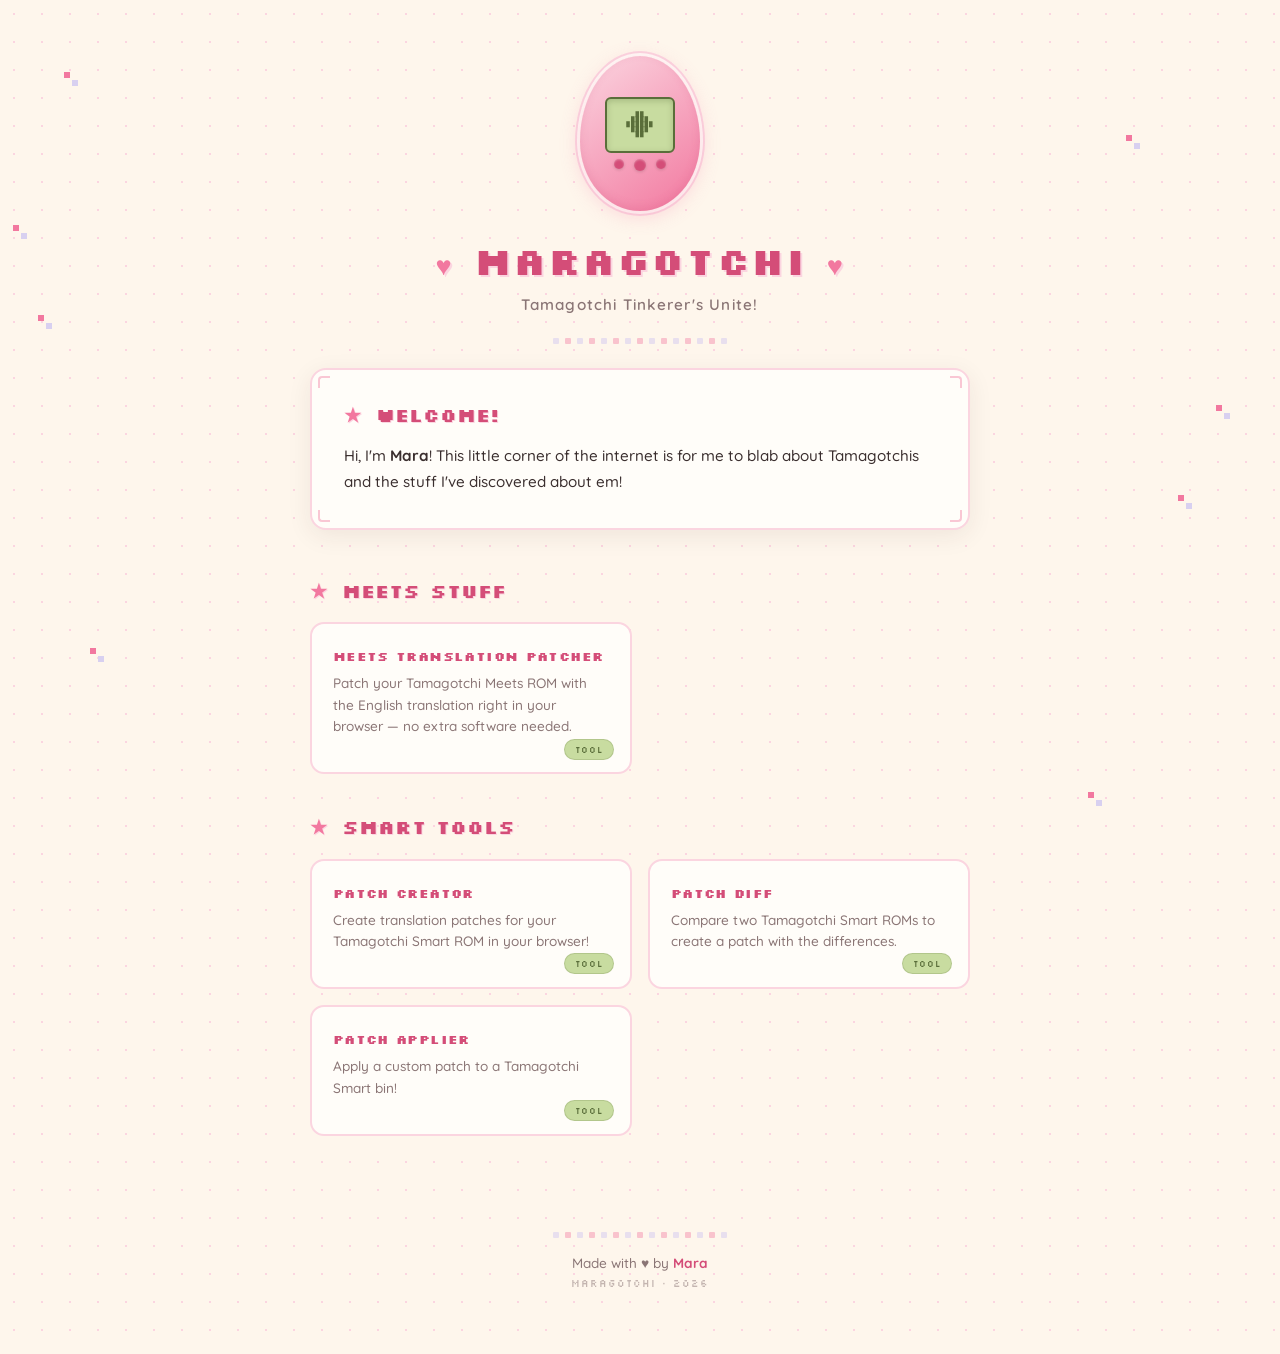
==== index.html @ cb76ed7b "initial commit of all my html for cloudflare hosting yay!" ====
<!DOCTYPE html>
<html lang="en">
<head>
  <meta charset="UTF-8">
  <meta name="viewport" content="width=device-width, initial-scale=1.0">
  <title>Maragotchi ~ Tamagotchi Guides</title>
  <link rel="preconnect" href="https://fonts.googleapis.com">
  <link rel="preconnect" href="https://fonts.gstatic.com" crossorigin>
  <link href="https://fonts.googleapis.com/css2?family=Silkscreen:wght@400;700&family=Quicksand:wght@400;500;600;700&display=swap" rel="stylesheet">
  <link rel="stylesheet" href="style.css">
</head>
<body>

  <div class="stars" aria-hidden="true">
    <span class="star" style="top:8%;left:5%;animation-delay:0s"></span>
    <span class="star" style="top:15%;left:88%;animation-delay:1.2s"></span>
    <span class="star" style="top:35%;left:3%;animation-delay:0.6s"></span>
    <span class="star" style="top:55%;left:92%;animation-delay:1.8s"></span>
    <span class="star" style="top:72%;left:7%;animation-delay:0.3s"></span>
    <span class="star" style="top:88%;left:85%;animation-delay:2.1s"></span>
    <span class="star" style="top:45%;left:95%;animation-delay:1.5s"></span>
    <span class="star" style="top:25%;left:1%;animation-delay:0.9s"></span>
  </div>

  <div class="page-wrap">

    <header class="hero">
      <div class="tama-badge">
        <div class="tama-screen">
          <div class="pixel-pet" aria-hidden="true">
            <div class="pet-row">&#9608;&#9608;</div>
            <div class="pet-row">&#9608;&#9608;&#9608;&#9608;</div>
            <div class="pet-row">&#9608;&#9608;&#9608;&#9608;&#9608;&#9608;</div>
            <div class="pet-row">&#9608;&#9608;&#9608;&#9608;</div>
            <div class="pet-row">&#9608;&#9608;</div>
          </div>
        </div>
        <div class="tama-buttons" aria-hidden="true">
          <span class="tama-btn"></span>
          <span class="tama-btn mid"></span>
          <span class="tama-btn"></span>
        </div>
      </div>
      <h1 class="site-title">
        <span class="title-deco">&hearts;</span>
        Maragotchi
        <span class="title-deco">&hearts;</span>
      </h1>
      <p class="tagline">Tamagotchi Tinkerer's Unite!</p>
      <div class="header-divider" aria-hidden="true">
        <span></span><span></span><span></span><span></span><span></span>
        <span></span><span></span><span></span><span></span><span></span>
        <span></span><span></span><span></span><span></span><span></span>
      </div>
    </header>

    <section class="card intro-card">
      <div class="card-corner tl"></div>
      <div class="card-corner tr"></div>
      <div class="card-corner bl"></div>
      <div class="card-corner br"></div>
      <h2><span class="bullet">&starf;</span> Welcome!</h2>
      <p>
        Hi, I'm <strong>Mara</strong>! This little corner of the internet is for me to blab about Tamagotchis and the stuff  I've discovered about em!
      </p>
    </section>

    <section>
      <h2 class="section-heading"><span class="bullet">&starf;</span> Meets Stuff</h2>

      <div class="guide-grid">
<!-- 
        <a href="flashing.html" class="guide-card">
          <h3>Flashing Your Meets</h3>
          <p>Flash a custom English-patched ROM onto your Tamagotchi Meets. Full step-by-step guide with tools list.</p>
          <span class="guide-card-tag">Ready</span>
        </a> -->

        <a href="https://maragotchi.github.io/tama/meets_translation_patcher.html" class="guide-card">
          <h3>Meets Translation Patcher</h3>
          <p>Patch your Tamagotchi Meets ROM with the English translation right in your browser &mdash; no extra software needed.</p>
          <span class="guide-card-tag">Tool</span>
        </a>

      </div>
    </section>

    <!-- ====== SMART TOOLS ====== -->
    <section>
      <h2 class="section-heading"><span class="bullet">&starf;</span> Smart Tools</h2>

      <div class="guide-grid">

        <a href="https://maragotchi.github.io/tama/tamasmart_patch_creator.html" class="guide-card">
          <h3>Patch Creator</h3>
          <p>Create translation patches for your Tamagotchi Smart ROM in your browser!</p>
          <span class="guide-card-tag">Tool</span>
        </a>

        <a href="https://maragotchi.github.io/tama/tamasmart_patch_diff.html" class="guide-card">
          <h3>Patch Diff</h3>
          <p>Compare two Tamagotchi Smart ROMs to create a patch with the differences.</p>
          <span class="guide-card-tag">Tool</span>
        </a>

        <a href="https://maragotchi.github.io/tama/tamasmart_patch_apply.html" class="guide-card">
          <h3>Patch Applier</h3>
          <p>Apply a custom patch to a Tamagotchi Smart bin!</p>
          <span class="guide-card-tag">Tool</span>
        </a>

      </div>
    </section>

    <!-- ====== FOOTER ====== -->
    <footer>
      <div class="footer-deco" aria-hidden="true">
        <span></span><span></span><span></span><span></span><span></span>
        <span></span><span></span><span></span><span></span><span></span>
        <span></span><span></span><span></span><span></span><span></span>
      </div>
      <p>Made with &hearts; by <strong>Mara</strong></p>
      <p class="footer-sub">Maragotchi &middot; 2026</p>
    </footer>

  </div>
</body>
</html>
---- style.css ----
:root {
  --cream:      #fef6ec;
  --pink:       #f2789f;
  --pink-soft:  #fbd5e0;
  --pink-deep:  #d44d78;
  --lcd:        #c8dca0;
  --lcd-dark:   #5a6e3a;
  --lavender:   #d8d0f0;
  --text:       #3a2e2e;
  --text-light: #8a7575;
  --white:      #fffdf9;
  --shadow:     rgba(60, 40, 40, 0.08);
}

/* ===== Reset ===== */
*, *::before, *::after { box-sizing: border-box; margin: 0; padding: 0; }

/* ===== Body & Background ===== */
body {
  font-family: 'Quicksand', sans-serif;
  font-weight: 500;
  color: var(--text);
  background: var(--cream);
  overflow-x: hidden;
  position: relative;
  /* dot grid texture */
  background-image:
    radial-gradient(circle, var(--pink-soft) 1px, transparent 1px);
  background-size: 28px 28px;
}

/* ===== Floating Pixel Stars ===== */
.stars { position: fixed; inset: 0; pointer-events: none; z-index: 0; }

.star {
  position: absolute;
  width: 6px;
  height: 6px;
  background: var(--pink);
  animation: twinkle 3s ease-in-out infinite;
  image-rendering: pixelated;
}
.star::after {
  content: '';
  position: absolute;
  width: 6px;
  height: 6px;
  background: var(--lavender);
  top: 8px;
  left: 8px;
}

@keyframes twinkle {
  0%, 100% { opacity: 0.2; transform: scale(1); }
  50%      { opacity: 1;   transform: scale(1.6); }
}

/* ===== Page Wrapper ===== */
.page-wrap {
  position: relative;
  z-index: 1;
  max-width: 700px;
  margin: 0 auto;
  padding: 1rem 1.25rem 3rem;
}

/* ===== HEADER / HERO ===== */
.hero {
  text-align: center;
  padding: 2.5rem 0 1.5rem;
}

/* tama-shaped badge with LCD screen */
.tama-badge {
  width: 120px;
  height: 155px;
  margin: 0 auto 1.5rem;
  background: linear-gradient(145deg, var(--pink-soft) 0%, var(--pink) 100%);
  border-radius: 50% 50% 50% 50% / 55% 55% 45% 45%;
  flex-direction: column;
  display: flex;
  align-items: center;
  justify-content: center;
  box-shadow:
    0 4px 20px rgba(242, 120, 159, 0.3),
    inset 0 -3px 8px rgba(212, 77, 120, 0.2),
    0 0 0 3px var(--white),
    0 0 0 5px var(--pink-soft);
  animation: tama-float 4s ease-in-out infinite;
}

@keyframes tama-float {
  0%, 100% { transform: translateY(0); }
  50%      { transform: translateY(-8px); }
}

/* Buttons below screen */
.tama-buttons {
  display: flex;
  justify-content: center;
  gap: 10px;
  margin-top: 6px;
}

.tama-btn {
  width: 10px;
  height: 10px;
  background: var(--pink-deep);
  border-radius: 50%;
  box-shadow:
    inset 0 1px 2px rgba(255, 255, 255, 0.3),
    0 1px 3px rgba(60, 40, 40, 0.2);
  transition: transform 0.15s ease;
}

.tama-btn.mid {
  width: 12px;
  height: 12px;
}

.tama-btn:hover {
  transform: scale(1.3);
}

.tama-btn:active {
  transform: scale(0.85);
  background: #a83860;
}

.tama-screen {
  width: 70px;
  height: 56px;
  background: var(--lcd);
  border-radius: 6px;
  border: 2px solid var(--lcd-dark);
  display: flex;
  align-items: center;
  justify-content: center;
  box-shadow: inset 0 2px 6px rgba(90, 110, 58, 0.3);
}

/* Pixel pet animation */
.pixel-pet {
  color: var(--lcd-dark);
  font-size: 5px;
  line-height: 1;
  letter-spacing: 1px;
  animation: pet-bounce 1.5s ease-in-out infinite;
  image-rendering: pixelated;
}

@keyframes pet-bounce {
  0%, 100% { transform: translateY(0); }
  50%      { transform: translateY(-3px); }
}

.pet-row { text-align: center; }

/* ===== Angry state when buttons are pressed ===== */
.tama-badge:has(.tama-btn:active) .tama-screen {
  background: #dca0a0;
  border-color: #6e3a3a;
  box-shadow: inset 0 2px 6px rgba(110, 58, 58, 0.4);
}

.tama-badge:has(.tama-btn:active) .pixel-pet {
  animation: pet-shake 0.08s linear infinite;
  color: #6e3a3a;
}

.tama-badge:has(.tama-btn:active) .pixel-pet .pet-row {
  display: none;
}

.tama-badge:has(.tama-btn:active) .pixel-pet::before {
  content: "( \FF40\3078\B4  )";
  display: block;
  text-align: center;
  font-size: 14px;
  line-height: 1;
  letter-spacing: -1px;
  font-family: 'Quicksand', sans-serif;
  font-weight: 700;
}

@keyframes pet-shake {
  0%, 100% { transform: translateX(0); }
  25%      { transform: translateX(-2px); }
  75%      { transform: translateX(2px); }
}

/* Title */
.site-title {
  font-family: 'Silkscreen', monospace;
  font-size: 2.4rem;
  color: var(--pink-deep);
  letter-spacing: 0.04em;
  text-shadow: 2px 2px 0 var(--pink-soft);
}

.title-deco {
  font-size: 0.7em;
  color: var(--pink);
  vertical-align: middle;
  animation: deco-pulse 2s ease-in-out infinite;
}

@keyframes deco-pulse {
  0%, 100% { opacity: 0.5; }
  50%      { opacity: 1; }
}

.tagline {
  margin-top: 0.6rem;
  font-size: 0.95rem;
  color: var(--text-light);
  letter-spacing: 0.08em;
  font-weight: 600;
}

/* Decorative pixel divider */
.header-divider, .footer-deco {
  display: flex;
  justify-content: center;
  gap: 6px;
  margin-top: 1.5rem;
}

.header-divider span, .footer-deco span {
  display: block;
  width: 6px;
  height: 6px;
  background: var(--pink);
  border-radius: 1px;
  opacity: 0.4;
}

.header-divider span:nth-child(odd), .footer-deco span:nth-child(odd) {
  background: var(--lavender);
  opacity: 0.6;
}

/* ===== NAV ===== */
.pill-nav {
  display: flex;
  justify-content: center;
  gap: 0.75rem;
  margin: 1.5rem 0 2.5rem;
}

.pill {
  font-family: 'Silkscreen', monospace;
  font-size: 0.75rem;
  text-decoration: none;
  color: var(--pink-deep);
  background: var(--white);
  border: 2px solid var(--pink-soft);
  padding: 0.5rem 1.3rem;
  border-radius: 999px;
  transition: all 0.25s ease;
  letter-spacing: 0.06em;
}

.pill:hover {
  background: var(--pink);
  color: var(--white);
  border-color: var(--pink);
  transform: translateY(-2px);
  box-shadow: 0 4px 12px rgba(242, 120, 159, 0.35);
}

/* ===== SECTION HEADINGS ===== */
.section-heading {
  font-family: 'Silkscreen', monospace;
  font-size: 1.2rem;
  color: var(--pink-deep);
  margin-bottom: 1.2rem;
  text-shadow: 1px 1px 0 var(--pink-soft);
}

.bullet {
  color: var(--pink);
  margin-right: 0.3rem;
}

/* ===== INTRO CARD ===== */
.intro-card {
  position: relative;
  background: var(--white);
  border: 2px solid var(--pink-soft);
  border-radius: 16px;
  padding: 2rem 2rem;
  margin-bottom: 3rem;
  box-shadow: 0 6px 24px var(--shadow);
}

.intro-card h2 {
  font-family: 'Silkscreen', monospace;
  font-size: 1.2rem;
  color: var(--pink-deep);
  margin-bottom: 1rem;
  text-shadow: 1px 1px 0 var(--pink-soft);
}

.intro-card p {
  line-height: 1.75;
  margin-bottom: 0.8rem;
  font-size: 0.95rem;
}

.intro-card p:last-of-type { margin-bottom: 0; }

/* Corner decorations */
.card-corner {
  position: absolute;
  width: 12px;
  height: 12px;
  border: 2px solid var(--pink);
  opacity: 0.4;
}
.card-corner.tl { top: 6px; left: 6px; border-right: none; border-bottom: none; border-radius: 4px 0 0 0; }
.card-corner.tr { top: 6px; right: 6px; border-left: none; border-bottom: none; border-radius: 0 4px 0 0; }
.card-corner.bl { bottom: 6px; left: 6px; border-right: none; border-top: none; border-radius: 0 0 0 4px; }
.card-corner.br { bottom: 6px; right: 6px; border-left: none; border-top: none; border-radius: 0 0 4px 0; }

/* ===== TOOLS GRID ===== */
.tools-row {
  display: grid;
  grid-template-columns: repeat(3, 1fr);
  gap: 0.8rem;
  margin-top: 0.5rem;
  margin-bottom: 2.5rem;
}

.tool-card {
  background: var(--white);
  border: 2px solid var(--pink-soft);
  border-radius: 14px;
  padding: 1.3rem 1rem;
  text-align: center;
  transition: transform 0.2s ease, box-shadow 0.2s ease;
}

.tool-card:hover {
  transform: translateY(-4px);
  box-shadow: 0 8px 20px var(--shadow);
}

.tool-icon {
  font-size: 1.6rem;
  margin-bottom: 0.5rem;
  filter: grayscale(0.3);
}

.tool-card h3 {
  font-family: 'Silkscreen', monospace;
  font-size: 0.8rem;
  color: var(--pink-deep);
  margin-bottom: 0.7rem;
  letter-spacing: 0.04em;
}

.tool-card ul { list-style: none; text-align: left; }

.tool-card li {
  font-size: 0.82rem;
  padding: 0.25rem 0;
  padding-left: 1rem;
  position: relative;
  line-height: 1.5;
  color: var(--text);
}

.tool-card li::before {
  content: '\25B8';
  position: absolute;
  left: 0;
  color: var(--pink);
  font-size: 0.7rem;
  top: 0.3rem;
}

/* ===== GUIDE TIMELINE ===== */
.timeline {
  position: relative;
  padding-left: 3rem;
  margin-bottom: 2rem;
}

/* vertical line */
.timeline::before {
  content: '';
  position: absolute;
  left: 17px;
  top: 0;
  bottom: 0;
  width: 3px;
  background: repeating-linear-gradient(
    to bottom,
    var(--pink-soft) 0px,
    var(--pink-soft) 6px,
    transparent 6px,
    transparent 12px
  );
  border-radius: 2px;
}

.step {
  position: relative;
  display: flex;
  gap: 1rem;
  margin-bottom: 1.2rem;
}

.step-num {
  position: absolute;
  left: -3rem;
  top: 0;
  width: 34px;
  height: 34px;
  background: var(--pink);
  color: var(--white);
  border-radius: 50%;
  display: flex;
  align-items: center;
  justify-content: center;
  font-family: 'Silkscreen', monospace;
  font-size: 0.85rem;
  font-weight: 700;
  box-shadow: 0 2px 8px rgba(242, 120, 159, 0.4);
  z-index: 2;
}

.step-body {
  background: var(--white);
  border: 2px solid var(--pink-soft);
  border-radius: 12px;
  padding: 1.2rem 1.4rem;
  flex: 1;
  transition: box-shadow 0.2s ease;
}

.step-body:hover {
  box-shadow: 0 4px 16px var(--shadow);
}

.step-body h3 {
  font-family: 'Silkscreen', monospace;
  font-size: 0.85rem;
  color: var(--pink-deep);
  margin-bottom: 0.5rem;
}

.step-body p {
  font-size: 0.9rem;
  line-height: 1.7;
}

.step-body code {
  font-family: 'Silkscreen', monospace;
  font-size: 0.75rem;
  background: var(--lcd);
  color: var(--lcd-dark);
  padding: 0.15em 0.5em;
  border-radius: 4px;
  border: 1px solid rgba(90, 110, 58, 0.2);
}

.step-body img, .guide-img, .intro-card img {
  width: 100%;
  max-width: 560px;
  display: block;
  margin: 1.2rem auto 0.4rem;
  border-radius: 10px;
  border: 2px solid var(--pink-soft);
  box-shadow: 0 4px 12px var(--shadow);
}

/* ===== FOOTER ===== */
footer {
  text-align: center;
  padding: 2rem 0 1rem;
  color: var(--text-light);
  font-size: 0.85rem;
}

.footer-deco { margin-bottom: 1rem; }

footer strong { color: var(--pink-deep); }

.footer-sub {
  margin-top: 0.3rem;
  font-family: 'Silkscreen', monospace;
  font-size: 0.65rem;
  letter-spacing: 0.1em;
  opacity: 0.5;
}

/* ===== GUIDE CARD GRID ===== */
.guide-grid {
  display: grid;
  grid-template-columns: repeat(2, 1fr);
  gap: 1rem;
  margin-bottom: 2.5rem;
}

.guide-card {
  position: relative;
  display: block;
  background: var(--white);
  border: 2px solid var(--pink-soft);
  border-radius: 14px;
  padding: 1.5rem 1.3rem 2.2rem;
  text-decoration: none;
  color: var(--text);
  transition: all 0.25s ease;
  overflow: hidden;
}

.guide-card:hover {
  transform: translateY(-5px);
  box-shadow: 0 10px 28px rgba(242, 120, 159, 0.2);
  border-color: var(--pink);
}

.guide-card h3 {
  font-family: 'Silkscreen', monospace;
  font-size: 0.8rem;
  color: var(--pink-deep);
  margin-bottom: 0.5rem;
  letter-spacing: 0.03em;
}

.guide-card p {
  font-size: 0.85rem;
  line-height: 1.6;
  color: var(--text-light);
}

.guide-card-tag {
  position: absolute;
  bottom: 0.8rem;
  right: 1rem;
  font-family: 'Silkscreen', monospace;
  font-size: 0.55rem;
  letter-spacing: 0.08em;
  background: var(--lcd);
  color: var(--lcd-dark);
  padding: 0.25rem 0.6rem;
  border-radius: 999px;
  border: 1px solid rgba(90, 110, 58, 0.2);
}

.guide-card-tag.soon {
  background: var(--lavender);
  color: #6b60a0;
  border-color: rgba(107, 96, 160, 0.2);
}

/* ===== SCROLL ANIMATIONS ===== */
.intro-card, .guide-card {
  opacity: 0;
  transform: translateY(20px);
  animation: fade-up 0.6s ease forwards;
}

.intro-card  { animation-delay: 0.1s; }
.guide-card:nth-child(1) { animation-delay: 0.1s; }
.guide-card:nth-child(2) { animation-delay: 0.2s; }
.guide-card:nth-child(3) { animation-delay: 0.3s; }
.guide-card:nth-child(4) { animation-delay: 0.4s; }
.guide-card:nth-child(5) { animation-delay: 0.5s; }
.guide-card:nth-child(6) { animation-delay: 0.6s; }
.guide-card:nth-child(7) { animation-delay: 0.7s; }
.step:nth-child(1) { animation-delay: 0.1s; }
.step:nth-child(2) { animation-delay: 0.2s; }
.step:nth-child(3) { animation-delay: 0.3s; }
.step:nth-child(4) { animation-delay: 0.4s; }
.step:nth-child(5) { animation-delay: 0.5s; }
.step:nth-child(6) { animation-delay: 0.6s; }

@keyframes fade-up {
  to { opacity: 1; transform: translateY(0); }
}

/* ===== RESPONSIVE ===== */
@media (max-width: 640px) {
  .page-wrap { padding: 1rem; }

  .site-title { font-size: 1.7rem; }

  .guide-grid {
    grid-template-columns: 1fr;
    gap: 0.7rem;
  }

  .tama-badge { width: 100px; height: 130px; }
  .tama-screen { width: 58px; height: 46px; }
  .tama-btn { width: 8px; height: 8px; }
  .tama-btn.mid { width: 10px; height: 10px; }
  .tama-buttons { gap: 8px; margin-top: 4px; }

  .intro-card { padding: 1.5rem 1.2rem; }
}

/* ===== SELECTION ===== */
::selection {
  background: var(--pink-soft);
  color: var(--pink-deep);
}
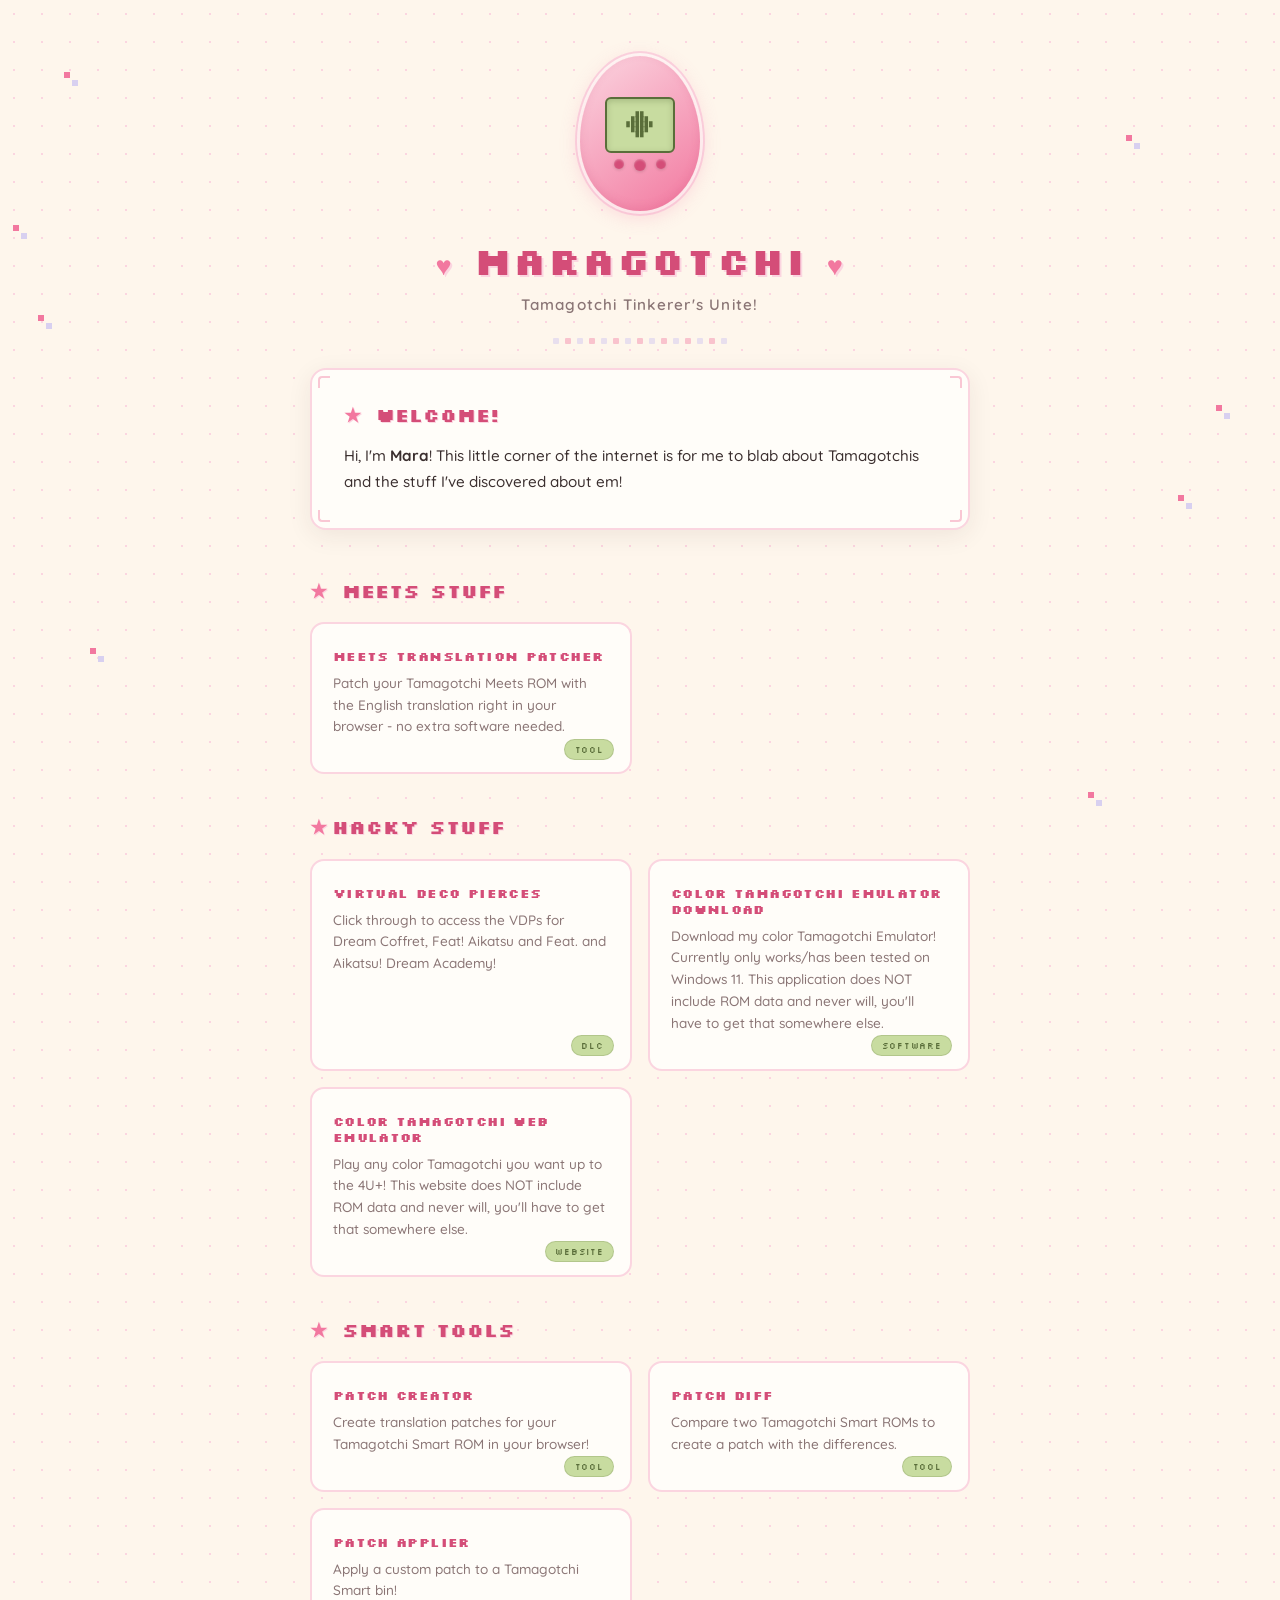
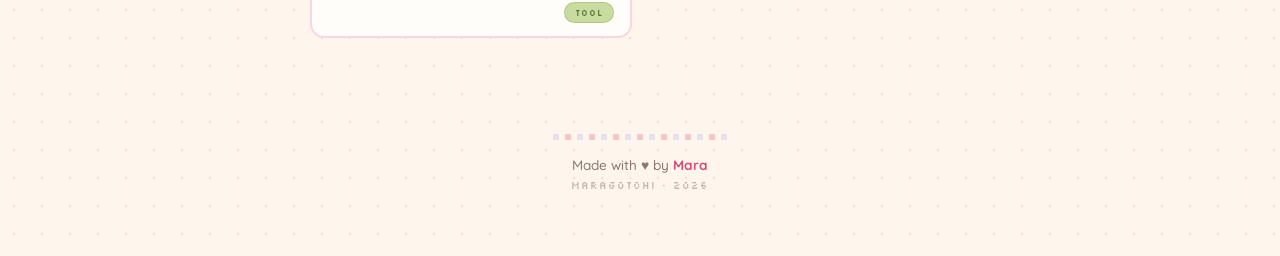
==== commit 2d6ab8f0: "emu and VDP update" ====
--- a/index.html
+++ b/index.html
@@ -61,11 +61,10 @@
       <div class="card-corner br"></div>
       <h2><span class="bullet">&starf;</span> Welcome!</h2>
       <p>
-        Hi, I'm <strong>Mara</strong>! This little corner of the internet is for me to blab about Tamagotchis and the stuff  I've discovered about em!
+        Hi, I'm <strong>Mara</strong>! This little corner of the internet is for me to blab about Tamagotchis and the stuff I've discovered about em!
       </p>
     </section>
 
-    <section>
       <h2 class="section-heading"><span class="bullet">&starf;</span> Meets Stuff</h2>
 
       <div class="guide-grid">
@@ -76,10 +75,37 @@
           <span class="guide-card-tag">Ready</span>
         </a> -->
 
-        <a href="https://maragotchi.github.io/tama/meets_translation_patcher.html" class="guide-card">
+        <a href="https://mara.gotchi.workers.dev/meet_ups/" class="guide-card">
           <h3>Meets Translation Patcher</h3>
-          <p>Patch your Tamagotchi Meets ROM with the English translation right in your browser &mdash; no extra software needed.</p>
+          <p>Patch your Tamagotchi Meets ROM with the English translation right in your browser - no extra software needed.</p>
           <span class="guide-card-tag">Tool</span>
+        </a>
+
+      </div>
+    </section>
+
+    <!-- ====== EMULATOR/VDP STUFF ====== -->
+    <section>
+      <h2 class="section-heading"><span class="bullet">&starf;</span>Hacky Stuff</h2>
+
+      <div class="guide-grid">
+
+        <a href="https://archive.org/details/vdp_pack" class="guide-card">
+          <h3>Virtual Deco Pierces</h3>
+          <p>Click through to access the VDPs for Dream Coffret, Feat! Aikatsu and Feat. and Aikatsu! Dream Academy!</p>
+          <span class="guide-card-tag">DLC</span>
+        </a>
+
+        <a href="https://mara.gotchi.workers.dev/tamasmart_patch_ez_create/" class="guide-card">
+          <h3>Color Tamagotchi Emulator Download</h3>
+          <p>Download my color Tamagotchi Emulator! Currently only works/has been tested on Windows 11. This application does NOT include ROM data and never will, you'll have to get that somewhere else.</p>
+          <span class="guide-card-tag">Software</span>
+        </a>
+
+        <a href="https://maragotchi.itch.io/tamaemu" class="guide-card">
+          <h3>Color Tamagotchi Web Emulator</h3>
+          <p>Play any color Tamagotchi you want up to the 4U+! This website does NOT include ROM data and never will, you'll have to get that somewhere else.</p>
+          <span class="guide-card-tag">Website</span>
         </a>
 
       </div>
@@ -91,19 +117,19 @@
 
       <div class="guide-grid">
 
-        <a href="https://maragotchi.github.io/tama/tamasmart_patch_creator.html" class="guide-card">
+        <a href="https://mara.gotchi.workers.dev/tamasmart_patch_creator/" class="guide-card">
           <h3>Patch Creator</h3>
           <p>Create translation patches for your Tamagotchi Smart ROM in your browser!</p>
           <span class="guide-card-tag">Tool</span>
         </a>
 
-        <a href="https://maragotchi.github.io/tama/tamasmart_patch_diff.html" class="guide-card">
+        <a href="https://mara.gotchi.workers.dev/tamasmart_patch_ez_create/" class="guide-card">
           <h3>Patch Diff</h3>
           <p>Compare two Tamagotchi Smart ROMs to create a patch with the differences.</p>
           <span class="guide-card-tag">Tool</span>
         </a>
 
-        <a href="https://maragotchi.github.io/tama/tamasmart_patch_apply.html" class="guide-card">
+        <a href="https://mara.gotchi.workers.dev/tamasmart_patch_apply/" class="guide-card">
           <h3>Patch Applier</h3>
           <p>Apply a custom patch to a Tamagotchi Smart bin!</p>
           <span class="guide-card-tag">Tool</span>
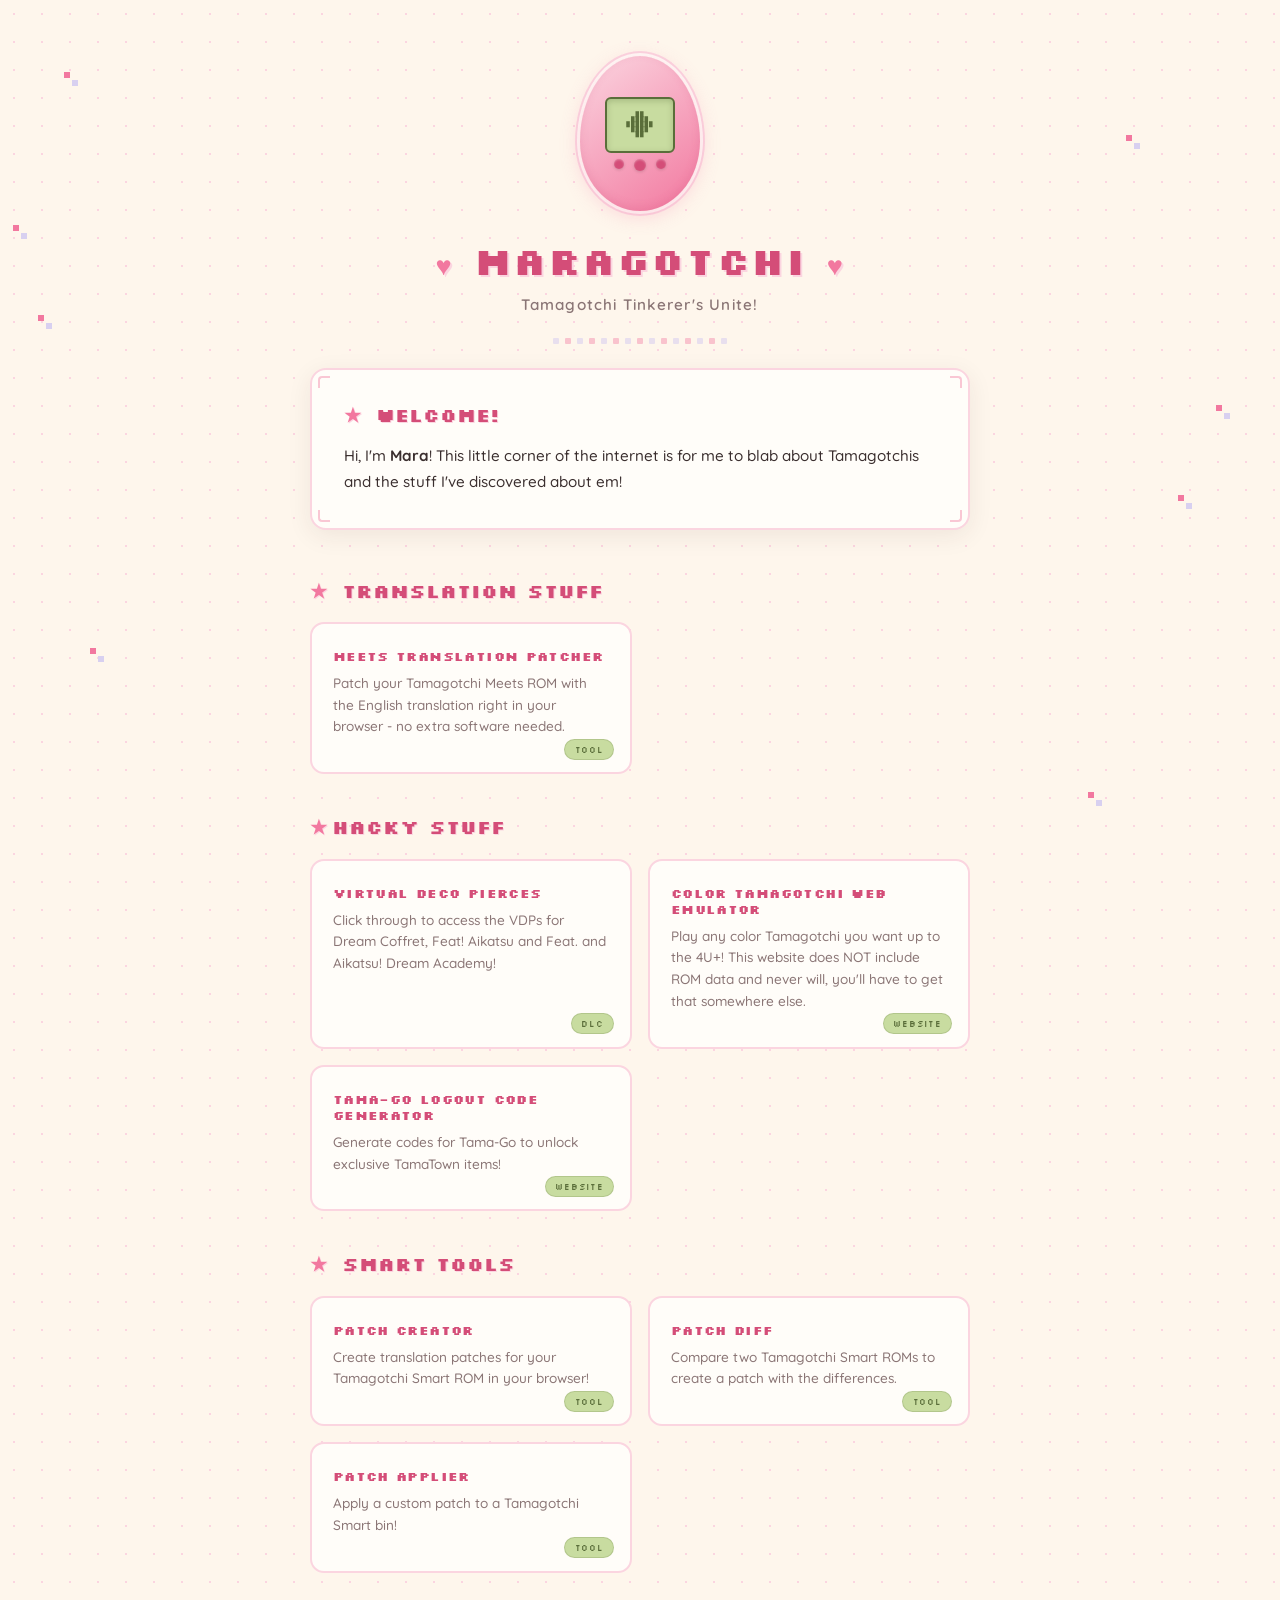
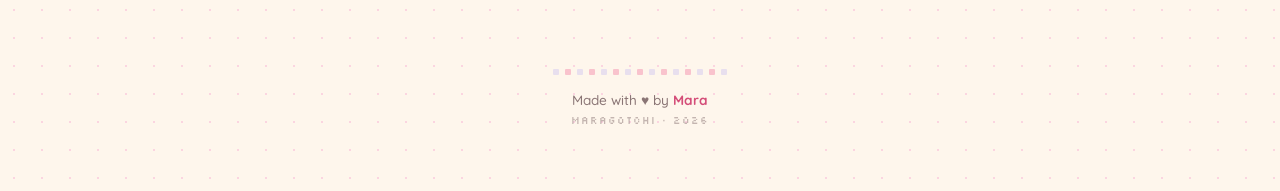
==== commit 8e5fd9a5: "tama-go code generator addition." ====
--- a/index.html
+++ b/index.html
@@ -65,7 +65,7 @@
       </p>
     </section>
 
-      <h2 class="section-heading"><span class="bullet">&starf;</span> Meets Stuff</h2>
+      <h2 class="section-heading"><span class="bullet">&starf;</span> Translation Stuff</h2>
 
       <div class="guide-grid">
 <!-- 
@@ -96,15 +96,15 @@
           <span class="guide-card-tag">DLC</span>
         </a>
 
-        <a href="https://mara.gotchi.workers.dev/tamasmart_patch_ez_create/" class="guide-card">
-          <h3>Color Tamagotchi Emulator Download</h3>
-          <p>Download my color Tamagotchi Emulator! Currently only works/has been tested on Windows 11. This application does NOT include ROM data and never will, you'll have to get that somewhere else.</p>
-          <span class="guide-card-tag">Software</span>
-        </a>
-
         <a href="https://maragotchi.itch.io/tamaemu" class="guide-card">
           <h3>Color Tamagotchi Web Emulator</h3>
           <p>Play any color Tamagotchi you want up to the 4U+! This website does NOT include ROM data and never will, you'll have to get that somewhere else.</p>
+          <span class="guide-card-tag">Website</span>
+        </a>
+
+        <a href="https://mara.gotchi.workers.dev/tamago_code_generator/" class="guide-card">
+          <h3>Tama-Go Logout Code Generator</h3>
+          <p>Generate codes for Tama-Go to unlock exclusive TamaTown items!</p>
           <span class="guide-card-tag">Website</span>
         </a>
 
